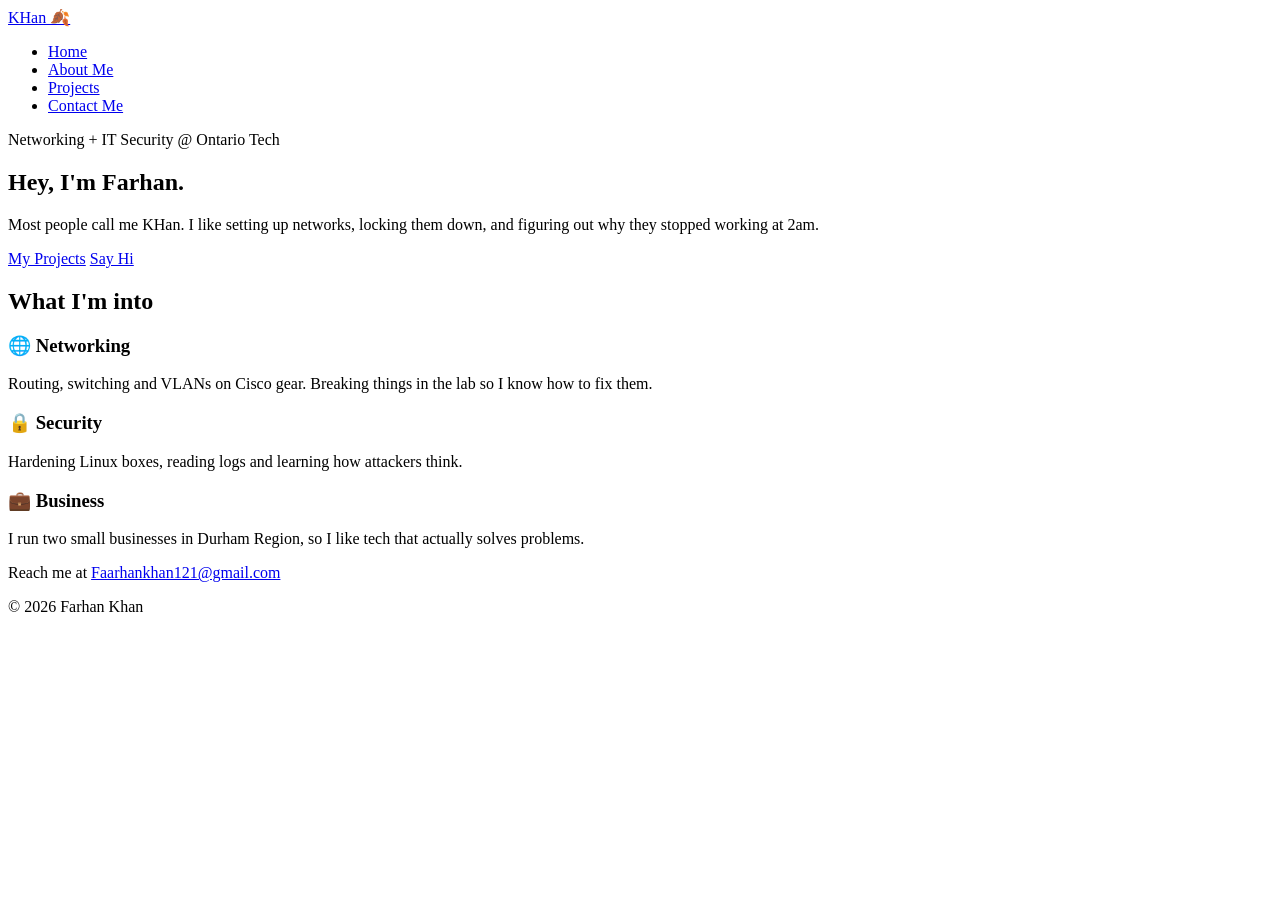
==== index.html @ b6198442 "Add about page, photo and intro video" ====
<!DOCTYPE html>
<html lang="en">
<head>
  <meta charset="UTF-8">
  <!-- makes the site fit on phones instead of zooming out -->
  <meta name="viewport" content="width=device-width, initial-scale=1.0">
  <title>KHan | Home</title>

  <!-- main styles that every screen uses -->
  <link rel="stylesheet" href="css/style.css">
  <!-- these only load at certain screen sizes -->
  <link rel="stylesheet" href="css/phone.css" media="screen and (max-width: 599px)">
  <link rel="stylesheet" href="css/tablet.css" media="screen and (min-width: 600px) and (max-width: 1023px)">
  <link rel="stylesheet" href="css/desktop.css" media="screen and (min-width: 1024px)">
</head>
<body>

  <!-- top bar with my name and the menu -->
  <header>
    <div class="container">
      <a href="index.html" class="logo">KHan 🍂</a>
      <nav>
        <ul class="menu">
          <li><a href="index.html" class="active">Home</a></li>
          <li><a href="about.html">About Me</a></li>
          <li><a href="projects.html">Projects</a></li>
          <li><a href="contact.html">Contact Me</a></li>
        </ul>
      </nav>
    </div>
  </header>

  <main>
    <!-- big intro box, the angled gradient is on this one -->
    <section class="intro">
      <div class="container">
        <p class="small-title">Networking + IT Security @ Ontario Tech</p>
        <h1>Hey, I'm Farhan.</h1>
        <p>Most people call me KHan. I like setting up networks, locking them down, and figuring out why they stopped working at 2am.</p>
        <a href="projects.html" class="button">My Projects</a>
        <a href="contact.html" class="button button-light">Say Hi</a>
      </div>
    </section>

    <!-- three boxes about what I do -->
    <section class="container cards">
      <h2>What I'm into</h2>

      <article class="card">
        <h3>🌐 Networking</h3>
        <p>Routing, switching and VLANs on Cisco gear. Breaking things in the lab so I know how to fix them.</p>
      </article>

      <article class="card">
        <h3>🔒 Security</h3>
        <p>Hardening Linux boxes, reading logs and learning how attackers think.</p>
      </article>

      <article class="card">
        <h3>💼 Business</h3>
        <p>I run two small businesses in Durham Region, so I like tech that actually solves problems.</p>
      </article>
    </section>
  </main>

  <!-- bottom of every page -->
  <footer>
    <div class="container">
      <p>Reach me at <a href="mailto:Faarhankhan121@gmail.com">Faarhankhan121@gmail.com</a></p>
      <p>&copy; 2026 Farhan Khan</p>
    </div>
  </footer>

</body>
</html>
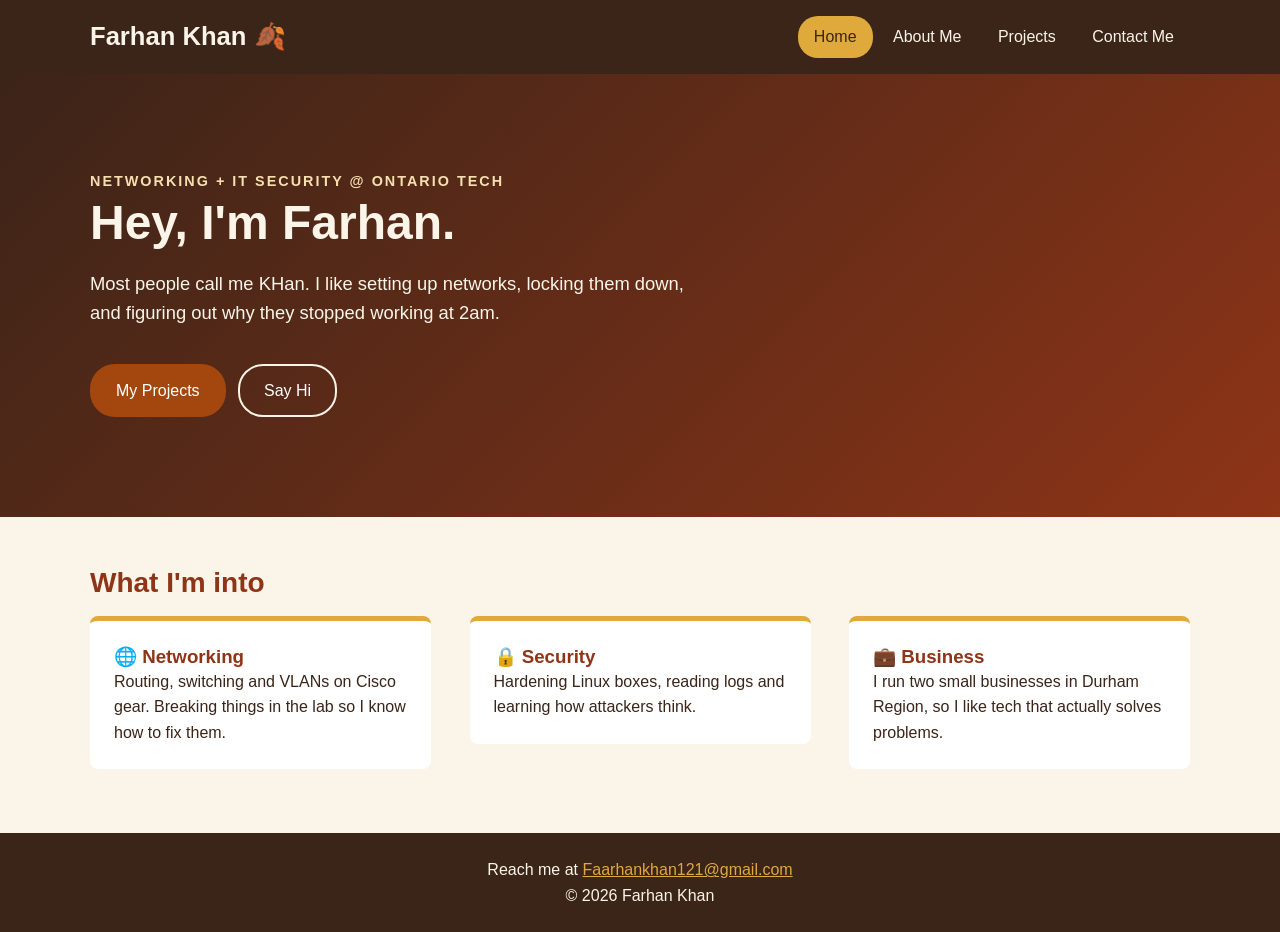
==== commit 5db15f74: "Show full name in logo and titles" ====
--- a/index.html
+++ b/index.html
@@ -18,7 +18,7 @@
   <!-- top bar with my name and the menu -->
   <header>
     <div class="container">
-      <a href="index.html" class="logo">KHan 🍂</a>
+      <a href="index.html" class="logo">Farhan Khan 🍂</a>
       <nav>
         <ul class="menu">
           <li><a href="index.html" class="active">Home</a></li>
--- a/css/style.css
+++ b/css/style.css
@@ -0,0 +1,276 @@
+* {
+  margin: 0;
+  padding: 0;
+  box-sizing: border-box;
+}
+
+body {
+  font-family: "Trebuchet MS", Verdana, sans-serif;
+  background-color: #FBF4E8;
+  color: #3B2418;
+  line-height: 1.6;
+}
+
+img,
+video {
+  max-width: 100%;
+  height: auto;
+}
+
+a {
+  color: #A3470F;
+}
+
+h1,
+h2,
+h3 {
+  color: #8E3417;
+  line-height: 1.25;
+}
+
+.container {
+  width: 90%;
+  max-width: 1100px;
+  margin: 0 auto;
+}
+
+header {
+  background-color: #3B2418;
+  padding: 1rem 0;
+}
+
+header .container::after {
+  content: "";
+  display: table;
+  clear: both;
+}
+
+.logo {
+  color: #FBF4E8;
+  font-size: 1.6rem;
+  font-weight: bold;
+  text-decoration: none;
+}
+
+.menu {
+  list-style: none;
+}
+
+.menu li {
+  display: inline-block;
+}
+
+.menu a {
+  display: block;
+  color: #FBF4E8;
+  text-decoration: none;
+  padding: 0.5rem 0.75rem;
+  border-radius: 20px;
+}
+
+.menu a:hover {
+  background-color: #5A3826;
+}
+
+.menu a.active {
+  background-color: #E0A93B;
+  color: #3B2418;
+}
+
+/* angled gradient */
+.intro {
+  background-image: linear-gradient(135deg, #3B2418, #8E3417);
+  color: #FBF4E8;
+  padding: 4rem 0;
+}
+
+.intro h1 {
+  color: #FBF4E8;
+  font-size: 2.5rem;
+}
+
+.intro p {
+  max-width: 600px;
+  margin: 1rem 0 2rem;
+  font-size: 1.15rem;
+}
+
+.intro .small-title {
+  color: #F6DFB0;
+  text-transform: uppercase;
+  letter-spacing: 2px;
+  font-weight: bold;
+  font-size: 0.9rem;
+  margin: 0;
+}
+
+.button {
+  display: inline-block;
+  background-color: #A3470F;
+  color: #FFFFFF;
+  text-decoration: none;
+  font-size: 1rem;
+  font-family: inherit;
+  padding: 0.75rem 1.5rem;
+  border: 2px solid #A3470F;
+  border-radius: 25px;
+  cursor: pointer;
+  margin: 0.25rem 0.5rem 0.25rem 0;
+}
+
+.button:hover {
+  background-color: #3B2418;
+  border-color: #E0A93B;
+}
+
+.button-light {
+  background-color: transparent;
+  border-color: #FBF4E8;
+}
+
+/* plain gradient, top to bottom */
+.banner {
+  background-image: linear-gradient(#8E3417, #3B2418);
+  color: #FBF4E8;
+  padding: 2.5rem 0;
+  margin-bottom: 2rem;
+}
+
+.banner h1 {
+  color: #FBF4E8;
+}
+
+.banner .button {
+  margin-top: 1rem;
+}
+
+.cards {
+  padding: 3rem 0;
+}
+
+.cards h2 {
+  margin-bottom: 1rem;
+}
+
+.card {
+  display: inline-block;
+  vertical-align: top;
+  background-color: #FFFFFF;
+  border-top: 5px solid #E0A93B;
+  border-radius: 8px;
+  padding: 1.5rem;
+  margin-bottom: 1rem;
+}
+
+.about::after {
+  content: "";
+  display: table;
+  clear: both;
+}
+
+.about h2 {
+  margin-bottom: 0.75rem;
+}
+
+.about p {
+  margin-bottom: 1rem;
+}
+
+.my-photo {
+  border-radius: 50%;
+  border: 6px solid #E0A93B;
+}
+
+.video-box {
+  padding: 2rem 0 3rem;
+}
+
+.video-box h2 {
+  margin-bottom: 1rem;
+}
+
+.video-box video {
+  display: block;
+  width: 100%;
+  max-width: 800px;
+  background-color: #000000;
+}
+
+.projects {
+  padding-bottom: 3rem;
+}
+
+.project {
+  display: inline-block;
+  vertical-align: top;
+  background-color: #FFFFFF;
+  border-left: 6px solid #A3470F;
+  border-radius: 8px;
+  padding: 1.5rem;
+  margin-bottom: 1.5rem;
+}
+
+.project h2 {
+  font-size: 1.3rem;
+}
+
+.tag {
+  display: inline-block;
+  font-size: 0.85rem;
+  background-color: #F6DFB0;
+  color: #3B2418;
+  padding: 0.1rem 0.7rem;
+  border-radius: 12px;
+  margin: 0.4rem 0 0.6rem;
+}
+
+.contact-form {
+  background-color: #FFFFFF;
+  border-top: 5px solid #E0A93B;
+  padding: 2rem;
+  border-radius: 8px;
+  margin-bottom: 3rem;
+}
+
+.contact-form label {
+  display: block;
+  font-weight: bold;
+  margin: 1rem 0 0.3rem;
+}
+
+.contact-form input,
+.contact-form textarea {
+  display: block;
+  width: 100%;
+  padding: 0.6rem;
+  font-size: 1rem;
+  font-family: inherit;
+  border: 1px solid #B89A82;
+  border-radius: 6px;
+}
+
+.contact-form input:focus,
+.contact-form textarea:focus {
+  outline: 3px solid #E0A93B;
+  border-color: #A3470F;
+}
+
+.contact-form input:focus:invalid,
+.contact-form textarea:focus:invalid {
+  border: 2px solid #B3261E;
+}
+
+.contact-form .button {
+  margin-top: 1.5rem;
+}
+
+footer {
+  background-color: #3B2418;
+  color: #FBF4E8;
+  text-align: center;
+  padding: 1.5rem 0;
+}
+
+footer a {
+  color: #E0A93B;
+}
--- a/css/phone.css
+++ b/css/phone.css
@@ -0,0 +1,52 @@
+.logo {
+  display: block;
+  text-align: center;
+  margin-bottom: 0.5rem;
+}
+
+nav {
+  text-align: center;
+}
+
+.menu a {
+  padding: 0.4rem 0.5rem;
+  font-size: 0.95rem;
+}
+
+.intro {
+  padding: 2.5rem 0;
+  text-align: center;
+}
+
+.intro h1 {
+  font-size: 1.9rem;
+}
+
+.intro p {
+  margin: 1rem auto 2rem;
+}
+
+.intro .button {
+  display: block;
+  margin: 0.5rem 0;
+}
+
+.card,
+.project {
+  display: block;
+  width: 100%;
+}
+
+.my-photo {
+  display: block;
+  width: 70%;
+  margin: 0 auto 1.5rem;
+}
+
+.contact-form {
+  padding: 1.25rem;
+}
+
+.contact-form .button {
+  width: 100%;
+}
--- a/css/tablet.css
+++ b/css/tablet.css
@@ -0,0 +1,43 @@
+.logo {
+  float: left;
+  line-height: 2.5rem;
+}
+
+nav {
+  float: right;
+}
+
+.intro h1 {
+  font-size: 2.2rem;
+}
+
+.cards,
+.projects {
+  font-size: 0;
+}
+
+.cards h2 {
+  font-size: 1.6rem;
+}
+
+.card,
+.project {
+  font-size: 1rem;
+  width: 48%;
+  margin-right: 4%;
+}
+
+.card:nth-of-type(2n),
+.project:nth-of-type(2n) {
+  margin-right: 0;
+}
+
+.my-photo {
+  float: left;
+  width: 40%;
+  margin: 0 1.5rem 1rem 0;
+}
+
+.contact-form {
+  width: 85%;
+}
--- a/css/desktop.css
+++ b/css/desktop.css
@@ -0,0 +1,63 @@
+.logo {
+  float: left;
+  line-height: 2.5rem;
+}
+
+nav {
+  float: right;
+}
+
+.menu a {
+  padding: 0.5rem 1rem;
+}
+
+.intro {
+  padding: 6rem 0;
+}
+
+.intro h1 {
+  font-size: 3rem;
+}
+
+.cards,
+.projects {
+  font-size: 0;
+}
+
+.cards h2 {
+  font-size: 1.75rem;
+}
+
+.card,
+.project {
+  font-size: 1rem;
+}
+
+.card {
+  width: 31%;
+  margin-right: 3.5%;
+}
+
+.card:nth-of-type(3n) {
+  margin-right: 0;
+}
+
+.project {
+  width: 48.5%;
+  margin-right: 3%;
+}
+
+.project:nth-of-type(2n) {
+  margin-right: 0;
+}
+
+.my-photo {
+  float: left;
+  width: 300px;
+  margin: 0 2rem 1rem 0;
+}
+
+.contact-form {
+  width: 65%;
+  max-width: 700px;
+}
